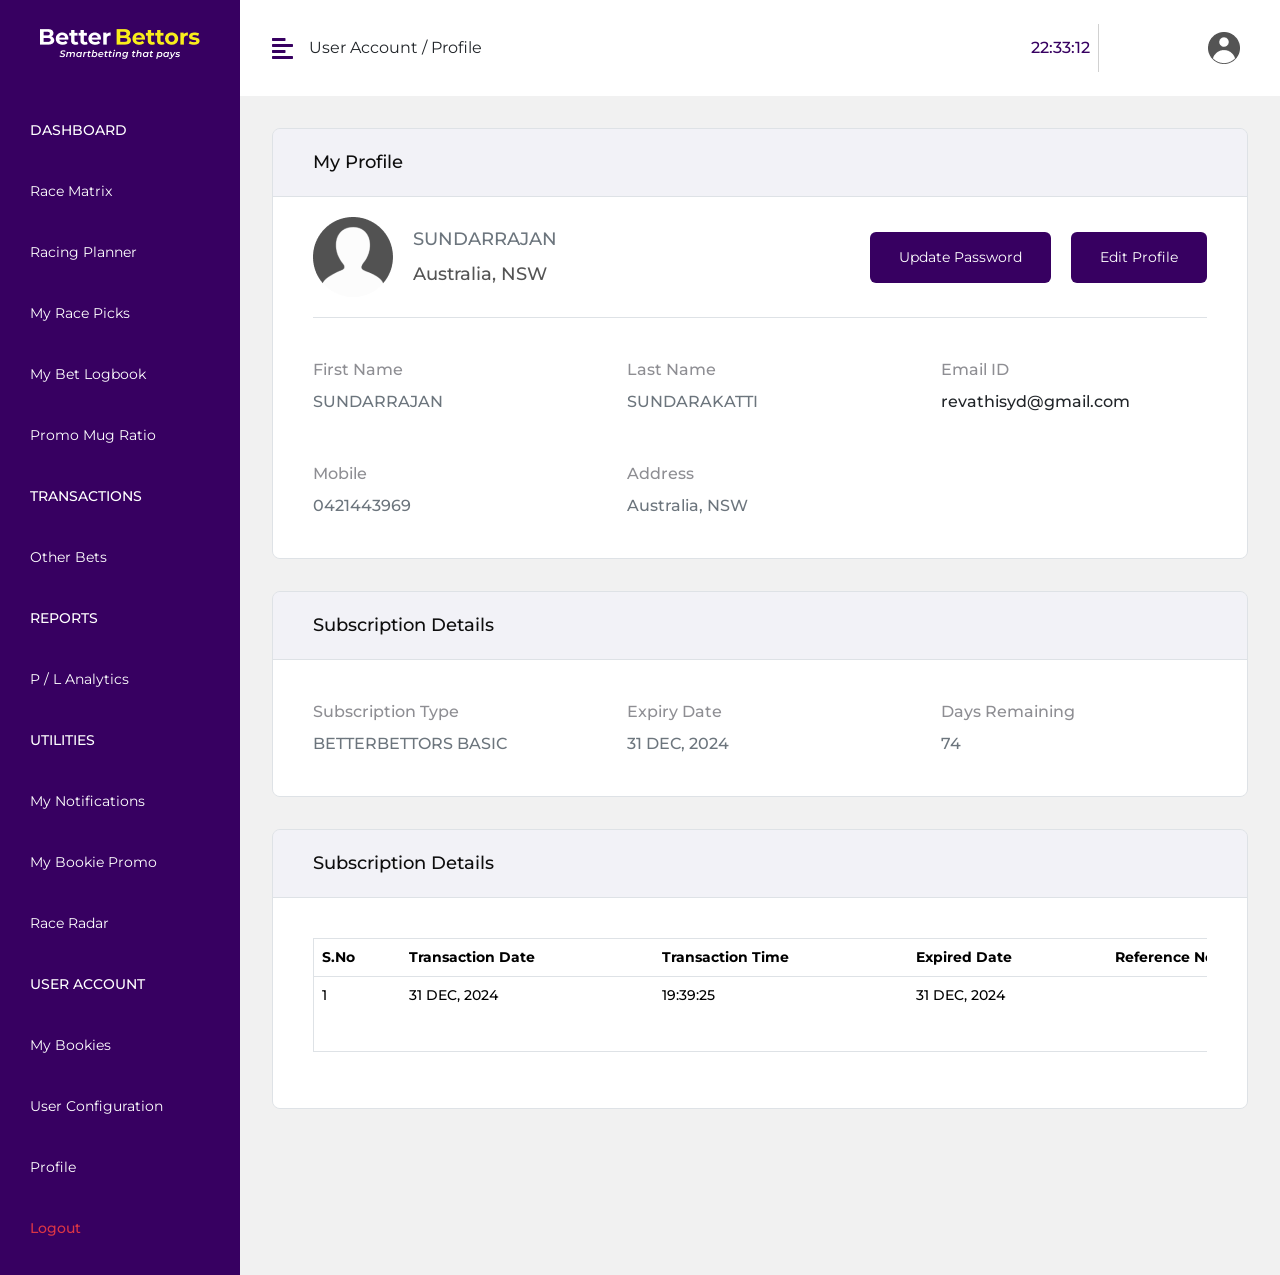
==== index.html @ 43ef9b2d ""logout popup added"" ====
<!DOCTYPE html>
<html lang="en">

<head>
    <meta charset="UTF-8" />
    <meta http-equiv="X-UA-Compatible" content="IE=edge" />
    <meta name="viewport" content="width=device-width, initial-scale=1.0" />
    <link href="https://fonts.googleapis.com/css2?family=Montserrat:wght@400;700&display=swap" rel="stylesheet">
    <link href="https://cdn.jsdelivr.net/npm/bootstrap@5.0.0-beta3/dist/css/bootstrap.min.css" rel="stylesheet" />
    <link rel="stylesheet" href="https://cdnjs.cloudflare.com/ajax/libs/font-awesome/5.15.3/css/all.min.css" />
    <link rel="stylesheet" href="styles.css" />
    <title>Bootstap 5 Responsive Admin Dashboard</title>
</head>

<body>
    <div class="d-flex" id="wrapper">
        <!-- Sidebar -->
        <div class="bg-siderbar" id="sidebar-wrapper">
            <div class="sidebar-heading text-center py-4 primary-text fs-4">
                <img src="./logo.png" alt="" class="img-fluid m" />
            </div>
            <div class="list-group list-group-flush my-3 font-14">
                <div class="list-group-item bg-transparent second-text title-1 fw-medium active">
                    DASHBOARD
                </div>
                <a href="#" class="list-group-item list-group-item-action bg-transparent second-text">
                    Race Matrix
                </a>
                <a href="#" class="list-group-item list-group-item-action bg-transparent second-text">
                    Racing Planner
                </a>
                <a href="#" class="list-group-item list-group-item-action bg-transparent second-text">
                    My Race Picks
                </a>
                <a href="#" class="list-group-item list-group-item-action bg-transparent second-text">
                    My Bet Logbook
                </a>
                <a href="#" class="list-group-item list-group-item-action bg-transparent second-text">
                    Promo Mug Ratio
                </a>
                <div class="list-group-item text-decoration-none bg-transparent second-text title-1 fw-medium ">
                    TRANSACTIONS
                </div>
                <a href="#" class="list-group-item list-group-item-action bg-transparent second-text">
                    Other Bets
                </a>
                <div class="list-group-item bg-transparent second-text title-1 fw-medium">
                    REPORTS
                </div>
                <a href="#" class="list-group-item list-group-item-action bg-transparent second-text">
                    P / L Analytics
                </a>
                <div class="list-group-item  bg-transparent second-text title-1 fw-medium">
                    UTILITIES
                </div>
                <a href="#" class="list-group-item list-group-item-action bg-transparent second-text">
                    My Notifications
                </a>
                <a href="#" class="list-group-item list-group-item-action bg-transparent second-text">
                    My Bookie Promo
                </a>
                <a href="#" class="list-group-item list-group-item-action bg-transparent second-text">
                    Race Radar
                </a>
                <div class="list-group-item  bg-transparent second-text title-1 fw-medium">
                    USER ACCOUNT
                </div>
                <a href="#" class="list-group-item list-group-item-action bg-transparent second-text">
                    My Bookies
                </a>
                <a href="#" class="list-group-item list-group-item-action bg-transparent second-text">
                    User Configuration
                </a>
                <a href="#" class="list-group-item list-group-item-action bg-transparent second-text">
                    Profile
                </a>
                <a href="#" class="list-group-item list-group-item-action bg-transparent text-danger title-1 fw-medium"
                    data-bs-toggle="modal" data-bs-target="#LogoutModal">
                    Logout
                </a>
            </div>
        </div>
        <!-- /#sidebar-wrapper -->

        <!-- Page Content -->
        <div id="page-content-wrapper">
            <nav
                class="navbar-bg-color navbar navbar-expand-lg navbar-light justify-content-between bg-transparent py-24 px-32">
                <div class="d-flex align-items-center">
                    <i class="fas fa-align-left primary-text fs-4 me-3 " id="menu-toggle"></i>
                    <span class="d-none d-md-block">User Account / Profile</span>
                </div>

                <span class="d-flex flex-row  justify-content-center align-items-center gap-2 ">
                    <div class="text-brandcolor fw-medium ">22:33:12</div>
                    <ul class="navbar-nav ms-auto mb-2 mb-lg-0 profile-dropdown">
                        <li class="nav-item dropdown">
                            <a class="nav-link  second-text profile-dropdown-content d-flex flex-row align-items-center justify-content-center "
                                href="#">
                                <span class="d-none d-md-block fw-normal ">Hi, BB_Test </span> <span
                                    class="p-2 border-radius-8-full"> <img src="./asssest/image/usericon.png"
                                        alt="user" /></span> </i>
                            </a>
                        </li>
                    </ul>
                </span>
            </nav>

            <div class="breadcrum-sm d-md-none d-block py-24 px-32 primary-bg "> <span class="">User Account /
                    Profile</span></div>

            <div class="main-bg-color container-fluid p-32 overflow-hidden">
                <section class="dashboard w-100 d-flex flex-column gap-32">
                    <div class="border border-radius-8 ">
                        <div class=" py-20 px-40 border-bottom table-headding-bg">
                            <p class="  body-2 fw-medium font-18 text-semibold">My Profile</p>
                        </div>
                        <div class="bg-white px-40">
                            <div
                                class=" py-20  d-flex  justify-content-between align-items-center border-bottom flex-wrap gap-3">
                                <div class="d-flex gap-20">
                                    <div>
                                        <img src="./asssest/image/profile.png" alt=" user" class="image w-100">
                                    </div>
                                    <div class="d-flex flex-column justify-content-center gap-8 font-18  fw-medium">
                                        <p class="text-secondary">SUNDARRAJAN</p>
                                        <p class="text-ternary">Australia, NSW</p>
                                    </div>

                                </div>
                                <div class="d-flex gap-20 flex-column flex-md-row fw-medium font-14">
                                    <button class="body-4 btn text-white " data-bs-toggle="modal"
                                        data-bs-target="#changePasswordModal">Update Password</button>
                                    <button class="body-4 btn text-white " data-bs-toggle="modal"
                                        data-bs-target="#EditProfileModal">Edit Profile</button>
                                </div>

                            </div>
                            <div class="row py-40 g-5  font-16 fw-medium">
                                <div class="col-md-4 d-flex gap-8 flex-column">
                                    <p class="table-sub-name text-ternary">First Name</p>
                                    <p class="table-name text-secondary">SUNDARRAJAN</p>
                                </div>
                                <div class="col-md-4 d-flex gap-8 flex-column">
                                    <p class="table-sub-name text-ternary">Last Name</p>
                                    <p class="table-name text-secondary">SUNDARAKATTI</p>
                                </div>
                                <div class="col-md-4 d-flex gap-8 flex-column">
                                    <p class="table-sub-name text-ternary">Email ID</p>
                                    <p mailto:class="table-name text-secondary">revathisyd@gmail.com</p>
                                </div>
                                <div class="col-md-4 d-flex gap-8 flex-column">
                                    <p class="table-sub-name text-ternary">Mobile</p>
                                    <p class="table-name text-secondary">0421443969</p>
                                </div>
                                <div class="col-md-4 d-flex gap-8 flex-column">
                                    <p class="table-sub-name text-ternary">Address</p>
                                    <p class="table-name text-secondary">Australia, NSW</p>
                                </div>
                            </div>
                        </div>
                    </div>
                    <div class="border border-radius-8  ">
                        <div class=" py-20 px-40 border-bottom table-headding-bg">
                            <p class="  body-2 fw-medium font-18 text-semibold ">Subscription Details </p>
                        </div>
                        <div class="bg-white px-40">
                            <div class=" d-flex justify-content-between align-items-center ">
                            </div>
                            <div class="row py-40 g-5  font-16 fw-medium ">
                                <div class="col-md-4 d-flex gap-8 flex-column">
                                    <p class="table-sub-name text-ternary">Subscription Type</p>
                                    <p class="table-name text-secondary">BETTERBETTORS BASIC</p>
                                </div>
                                <div class="col-md-4 d-flex gap-8 flex-column">
                                    <p class="table-sub-name text-ternary">Expiry Date</p>
                                    <p class="table-name text-secondary">31 DEC, 2024</p>
                                </div>
                                <div class="col-md-4 d-flex gap-8 flex-column">
                                    <p class="table-sub-name text-ternary">Days Remaining</p>
                                    <p class="table-name text-secondary">74</p>
                                </div>

                            </div>
                        </div>
                    </div>
                    <div class="border border-radius-8  ">
                        <div class=" py-20 px-40 border-bottom table-headding-bg">
                            <p class="  body-2 fw-medium font-18 text-semibold">Subscription Details </p>
                        </div>
                        <div class="bg-white px-40 ">
                            <div class=" d-flex justify-content-between align-items-center ">
                            </div>
                            <div class="py-40 ">
                                <div style="overflow-x: auto;">
                                    <table class="table border">
                                        <thead class="bg-siderbar text-white border font-14 fw-medium">
                                            <tr>
                                                <th>S.No</th>
                                                <th>Transaction Date</th>
                                                <th>Transaction Time</th>
                                                <th>Expired Date</th>
                                                <th>Reference No</th>
                                            </tr>
                                        </thead>
                                        <tbody class="font-14 fw-medium text-secondary">
                                            <tr>
                                                <td>1</td>
                                                <td>31 DEC, 2024</td>
                                                <td>19:39:25</td>
                                                <td>31 DEC, 2024</td>
                                                <td></td>
                                            </tr>
                                        </tbody>
                                    </table>
                                </div>
                            </div>
                        </div>
                    </div>
                </section>
            </div>
            <div class="modal fade" id="changePasswordModal" tabindex="-1" aria-labelledby="changePasswordLabel"
                aria-hidden="true">
                <div class="modal-dialog modal-dialog-centered">
                    <div class="modal-content px-40  py-40 gap-40 border-radius-8 changePasswordContent">
                        <div class="d-flex flex-row justify-content-between align-items-center">
                            <h3 class="modal-title font-16 fw-medium text-semibold" id="changePasswordLabel ">Change
                                Password</h3>
                            <button type="button" class="btn-close" data-bs-dismiss="modal" aria-label="Close"></button>
                        </div>
                        <div class="modal-body gap-20 d-flex flex-column gap-20 font-14  fw-medium p-0">
                            <!-- Form Fields -->
                            <div class="form-group">
                                <label for="currentPassword"
                                    class="form-label gap-8 d-flex flex-row align-items-center">Current Password<span
                                        class="text-danger">*</span></label>
                                <input type="password" class="form-control border-radius-8 " id="currentPassword"
                                    placeholder="">
                            </div>
                            <div class="form-group">
                                <label for="newPassword" class="form-label gap-8 d-flex flex-row align-items-center">New
                                    Password<span class="text-danger">*</span></label>
                                <input type="password" class="form-control border-radius-8 " id="newPassword"
                                    placeholder="">
                            </div>
                            <div class="form-group">
                                <label for="confirmPassword"
                                    class="form-label gap-8 d-flex flex-row align-items-center">Confirm Password<span
                                        class="text-danger">*</span></label>
                                <input type="password" class="form-control border-radius-8 " id="confirmPassword"
                                    placeholder="">
                            </div>
                        </div>
                        <div class="d-flex gap-16 flex-column flex-md-row fw-medium font-14 justify-content-between">
                            <button
                                class="body-4 model-btn-width bg-white text-secondary border-radius-4 border-color text-decoration-none"
                                data-bs-dismiss="modal">Cancel</button>
                            <button class="body-4  model-btn-width model-btn text-white border-radius-4">Change
                                Password</button>
                        </div>

                    </div>
                </div>
            </div>
            <div class="modal fade" id="EditProfileModal" tabindex="-1" aria-labelledby="EditProfileLabel"
                aria-hidden="true">
                <div class="modal-dialog modal-dialog-centered">
                    <div class="modal-content px-40  py-40 gap-40 border-radius-8 editPasswordContent ">
                        <div class="d-flex flex-row justify-content-between align-items-center">
                            <h3 class="modal-title font-16  fw-medium text-semibold" id="EditProfileLabel ">Edit User
                                Contact</h3>
                            <button type="button" class="btn-close" data-bs-dismiss="modal" aria-label="Close"></button>
                        </div>
                        <div class="modal-body gap-20 d-flex flex-column gap-20 font-14  fw-medium p-0">
                            <div class="form-group">
                                <label for="email" class="form-label">Email ID</label>
                                <input type="email" class="form-control border-radius-8" id="email"
                                    value="revathisyd@gmail.com">
                            </div>
                            <div class="form-group">
                                <label for="mobile" class="form-label">Mobile</label>
                                <input type="text" class="form-control border-radius-8" id="mobile" value="0421443979">
                            </div>
                            <div class="form-group">
                                <label for="address1" class="form-label">Address Line 1</label>
                                <input type="text" class="form-control border-radius-8" id="address1">
                            </div>
                            <div class="form-group">
                                <label for="address2" class="form-label">Address Line 2</label>
                                <input type="text" class="form-control border-radius-8" id="address2">
                            </div>
                            <div class="form-group">
                                <label for="suburb" class="form-label">Suburb</label>
                                <input type="text" class="form-control border-radius-8" id="suburb">
                            </div>
                            <div class="form-group">
                                <label for="state" class="form-label">State/Territory</label>
                                <input type="text" class="form-control border-radius-8" id="state">
                            </div>
                            <div class="form-group">
                                <label for="postalCode" class="form-label">Postal Code</label>
                                <input type="text" class="form-control border-radius-8" id="postalCode">
                            </div>
                            <div class="form-group">
                                <label for="country" class="form-label">Country</label>
                                <select class="form-select" id="country">
                                    <option>Select option</option>
                                    <option>Australia</option>
                                    <option>United States</option>
                                    <option>India</option>
                                </select>
                            </div>
                        </div>
                        <div class="d-flex gap-20 flex-column flex-md-row fw-medium font-14 justify-content-between">
                            <button
                                class="body-4  model-btn-width bg-white text-secondary border-radius-4 border-color text-decoration-none"
                                data-bs-dismiss="modal">Cancel</button>
                            <button class="body-4 model-btn-width model-btn text-white border-radius-4">Update
                                Contact</button>
                        </div>

                    </div>
                </div>
            </div>
            <div class="modal fade" id="LogoutModal" tabindex="-1" aria-labelledby="LogoutLabel"
                aria-hidden="true">
                <div class="modal-dialog modal-dialog-centered">
                    <div class="modal-content px-40  py-40 gap-40 border-radius-8 changePasswordContent ">
                        <div class="modal-body gap-16 d-flex flex-column p-0 justify-content-center align-items-center">
                            <img src="./asssest/image/logout.svg" alt="logout" class="d-block d-md-none"/>
        
                            <h3 class="modal-title font-22 font-30 text-bold text-semibold" id="LogoutLabel ">Logout
                            </h3>
                            <p class="fw-medium font-16 font-sm-14">Are you sure want to log out?</p>
                        </div>
                        <div
                            class="d-flex gap-20 flex-column-reverse flex-md-row fw-medium font-14 fw-medium justify-content-between">
                            <button
                                class="body-4  model-btn-width model-btn bg-white text-secondary border-radius-4 border-color text-decoration-none"
                                data-bs-dismiss="modal">Cancel</button>
                            <button class="body-4 model-btn-width model-btn text-white border-radius-4">Yes, Log
                                Out</button>
                        </div>

                    </div>
                </div>
            </div>
        </div>
    </div>
    <!-- /#page-content-wrapper -->

    <script src="https://cdn.jsdelivr.net/npm/bootstrap@5.0.0-beta3/dist/js/bootstrap.bundle.min.js"></script>
    <script>
        var el = document.getElementById("wrapper");
        var toggleButton = document.getElementById("menu-toggle");

        toggleButton.onclick = function () {
            el.classList.toggle("toggled");
        };

        document.getElementById("prevBtn").addEventListener("click", function () {
            let container = document.getElementById("carousel-container");
            let cardWidth = container.querySelector('.d-flex').offsetWidth + 30;
            container.scrollBy({
                left: -cardWidth,
                behavior: "smooth"
            });
            updateCardBackground(container);
        });

        document.getElementById("nextBtn").addEventListener("click", function () {
            let container = document.getElementById("carousel-container");
            let cardWidth = container.querySelector('.d-flex').offsetWidth + 30;
            container.scrollBy({
                left: cardWidth,
                behavior: "smooth"
            });
            updateCardBackground(container);
        });

        function updateCardBackground(container) {
            let cards = container.querySelectorAll('.d-flex');
            let firstVisibleCardIndex = Math.floor(container.scrollLeft / (cards[0].offsetWidth + 30));
            cards.forEach(card => {
                card.querySelector('.card-carousel-bg').style.backgroundColor = '';
            });
            let firstVisibleCard = cards[firstVisibleCardIndex];
            if (firstVisibleCard) {
                firstVisibleCard.querySelector('.card-carousel-bg').style.backgroundColor = 'purple';
            }
        }

    </script>

    <script src="app.js"></script>
</body>

</html>
---- styles.css ----
:root {
  --main-bg-color: #F1F1F1;
  --main-text-color: #370061;
  --second-text-color: #FFFFFF;
  --third-text-color: #545454;
  --fourth-text-color: #545454;
  --bold-text-color: #0E0E0E;
  --second-bg-color: #c1efde;
  --third-bg-color: #F2F2F7;
  --table-sub-name: #8E8E93;
  --table-name: #545454;
  --border-color: #D1D1D1;
  --text-danger:#E52424;

}

h1,
h2,
h3,
p {
  margin: 0 !important;
  padding: 0 !important;
}

body {
  font-family: 'Montserrat' !important;
  margin: 0;
  padding: 0;
  box-sizing: border-box;
}

p {
  margin: 0px;
  word-wrap: break-word;
}

.body-4 {
  font-size: 14px;
  line-height: 150%;
  letter-spacing: 0%;

}
.bg-siderbar {
  background-color: var(--main-text-color);
}

.bg-secondary {
  background: var(--third-text-color);
}

.text-secondary {
  color: var(--third-text-color);
}

.text-ternary {
  color: var(--fourth-text-color);
}

.text-semibold {
  color: var(--bold-text-color);
}

.primary-text {
  color: var(--main-text-color);
}

.text-brandcolor {
  color: var(--main-text-color);
}

.second-text {
  color: var(--second-text-color);
}

.primary-bg {
  background-color: var(--main-bg-color);
}

.secondary-bg {
  background-color: var(--second-bg-color);
}
.border-color-primary {
  border-color: var(--main-text-color) ;
}
.border-color {
  border-color: var(--border-color) !important;
}
.text-danger{
  color: var(--text-danger);
}

.border-radius-8-full {
  border-radius: 100%;
}

.p-20 {
  padding: 20px;
}


/* text size */
.font-12 {
  font-size: 12px;
  line-height: 120%;
}
.font-14 {
  font-size: 14px;
  line-height: 150%;
}

.font-16 {
  font-size: 16px;
  line-height: 150%;
}

.font-18 {
  font-size: 18px;
  line-height: 150%;
}
.font-22 {
  font-size: 22px;
  line-height: 150%;
}


/* font weight */
.fw-normal {
  font-weight: 400 ;
}

.fw-medium {
  font-weight: 500 ;
}
.fw-bold {
  font-weight: 600 ;
}


.table-headding-bg {
  background-color: var(--third-bg-color);
}

.table-sub-name {
  color: var(--table-sub-name);
}

.table-name {
  color: var(--table-name);
}

#page-content-wrapper {
  flex: 1;
  display: flex;
  flex-direction: column;
}

#wrapper #page-content-wrapper .main-bg-color {
  background-color: var(--main-bg-color);
  height: 100vh;
  flex-grow: 1;
}
.py-8 {
  padding-top: 8px;
  padding-bottom: 8px;
}
.px-16{
  padding-left: 16px ;
  padding-right: 16px ;
}
.p-12{
  padding: 12px;
}
.p-16 {
  padding: 16px;
}
.py-20 {
  padding-top: 20px;
  padding-bottom: 20px;
}

.py-24 {
  padding-top: 24px;
  padding-bottom: 24px;
}
.px-18 {
  padding-left: 18px ;
  padding-right: 18px ;
}
.p-32 {
  padding: 32px;
}

.px-32 {
  padding-left: 32px !important;
  padding-right: 32px !important;
}
.py-32 {
  padding-top: 32px !important;
  padding-bottom: 32px !important;
}
.px-40 {
  padding-left: 40px;
  padding-right: 40px;
}

.py-40 {
  padding-top: 40px;
  padding-bottom: 40px;
}
.border-b{
  border-bottom: 1px solid var(--border-color);
}
.border-radius-8 {
  border-radius: 8px;
  overflow: hidden;
}

.border-radius-4 {
  border-style: solid;
  border-width: 1px !important;
  border-radius: 4px !important;
  overflow: hidden;
}

.gap-16 {
  gap: 16px;
}

.gap-20 {
  gap: 20px;
}

.gap-8 {
  gap: 8px;
}

.gap-32 {
  gap: 32px;
}

.gap-24 {
  gap: 24px;
}

.gap-60 {
  gap: 60px;
}

.gap-40 {
  gap: 40px;
}

.btn {
  background-color: var(--main-text-color);
  padding: 14px 28px;
}

.btn-width {
  max-width: 294px;
}

.model-btn-width {
  min-width: 165px;
}

.model-btn {
  background-color: var(--main-text-color);
  padding: 14px 28px;
}

.btn-2 {
  font-weight: 500;
  font-size: 16px;
  line-height: 150%;

}

#wrapper {
  overflow-x: hidden;
}

#sidebar-wrapper {
  min-height: 100vh;
  margin-left: -15rem;
  -webkit-transition: margin 0.25s ease-out;
  -moz-transition: margin 0.25s ease-out;
  -o-transition: margin 0.25s ease-out;
  transition: margin 0.25s ease-out;
}

#sidebar-wrapper .sidebar-heading {
  padding: 0.875rem 1.25rem;
  font-size: 1.2rem;
}

#sidebar-wrapper .list-group {
  width: 15rem;
}

#page-content-wrapper {
  min-width: 100vw;
}

#wrapper.toggled #sidebar-wrapper {
  margin-left: 0;
}

#menu-toggle {
  cursor: pointer;
}

.list-group-item {
  border: none;
  padding: 20px 30px;
}

.list-group-item-action:focus {
  color: white;
}

.list-group-item-action:hover {
  background-color: #47146D;
  border-left: 4px solid white;
  color: white;
  transition: none;

}

.profile-dropdown {
  border-left: 1px solid #D1D1D1;
  padding-left: 12px;
}

.profile-dropdown-content {
  padding: 0px !important;
}

.race-radar-img {
  max-width: 480px;
}

.form-group label {
  color: var(--bold-text-color);
}

.modal .form-control {
  padding: 0.55rem 0.76rem;
}
.form-grid .form-control {
  padding: 0.85rem 0.76rem;
}
.form-grid .form-select {
  padding: 0.85rem 0.76rem;
}
input[type="date"]::-webkit-calendar-picker-indicator {
  filter: invert(29%) sepia(0%) saturate(0%) hue-rotate(0deg);
}
table{
  min-width: 1000px;
  min-height: 114px;
}
.page-item.active .page-link {
  background-color: var(--main-text-color);
  border-color: var(--main-text-color);
}
a:hover {
  color: inherit;
}
.page-link:hover {
  color: inherit;
  background: inherit;
}
.form-grid{
  display: grid;
  grid-template-columns: repeat(3, 1fr); 
  gap: 32px;
}

.span-2 {
  grid-column: span 2; 
}
.logbook-table th{
  min-width: 178px;
}
#carousel-container {
  display: flex;
  overflow-x: scroll;
  scroll-behavior: smooth;
}

#carousel-container .d-flex {
  flex-shrink: 0;
  width: 133px; 
}

#carousel-container .d-flex:first-child .card-carousel-bg {
  background-color: var(--main-text-color);
  color: var(--second-text-color);
}

.image {
  cursor: pointer;
}

.card-carousel-bg {
  background-color: #f0f0f0; 
  transition: background-color 0.3s ease; 
}
.card-carousel-bg {
  color: var(--main-text-color);
  background: var(--second-text-color);
  min-width: 136px;
  min-height: 76px;
}
/* .carousal-container{
  min-width: 968px;
  min-height: 64px;
} */
.w-48{
  min-width: 48px ;
}

.h-20 {
  max-height: 20%;
}
@media (min-width: 768px) {
  #sidebar-wrapper {
    margin-left: 0;
  }

  #page-content-wrapper {
    min-width: 0;
    width: 100%;
  }

  #wrapper.toggled #sidebar-wrapper {
    margin-left: -15rem;
  }
}

@media (max-width: 768px) {
  .navbar-nav .dropdown-menu {
    position: absolute !important;
  }

  .px-32 {
    padding: 20px;
  }

  .p-32 {
    padding-top: 12px;
    padding-bottom: 12px;
    padding-left: 20px;
    padding-right: 20px;
  }

  .px-40 {
    padding: 24px;
  }

  #wrapper #page-content-wrapper .main-bg-color {
    height: auto;
  }

  .race-radar-img {
    max-width: 280px;
  }
  .flex-grow-sm{
    flex-grow: 1;
  }
  .font-30{
    font-size: 30px;
    line-height: 120%;
  }
  .font-sm-14{
    font-size: 14px;
  }
}
@media (max-width: 1024px) {
  .form-grid{
    grid-template-columns: repeat(1, 1fr); 
  }
}
@media (min-width: 1024px) {
  .changePasswordContent {
    width: 450px;
  }
  .filter-input{
    width: 300px;
  }
  .h-30 {
    max-height: 80px;
  }
}
@media (min-width: 1024px) {
  .editPasswordContent {
    min-width: 700px;
  }
}
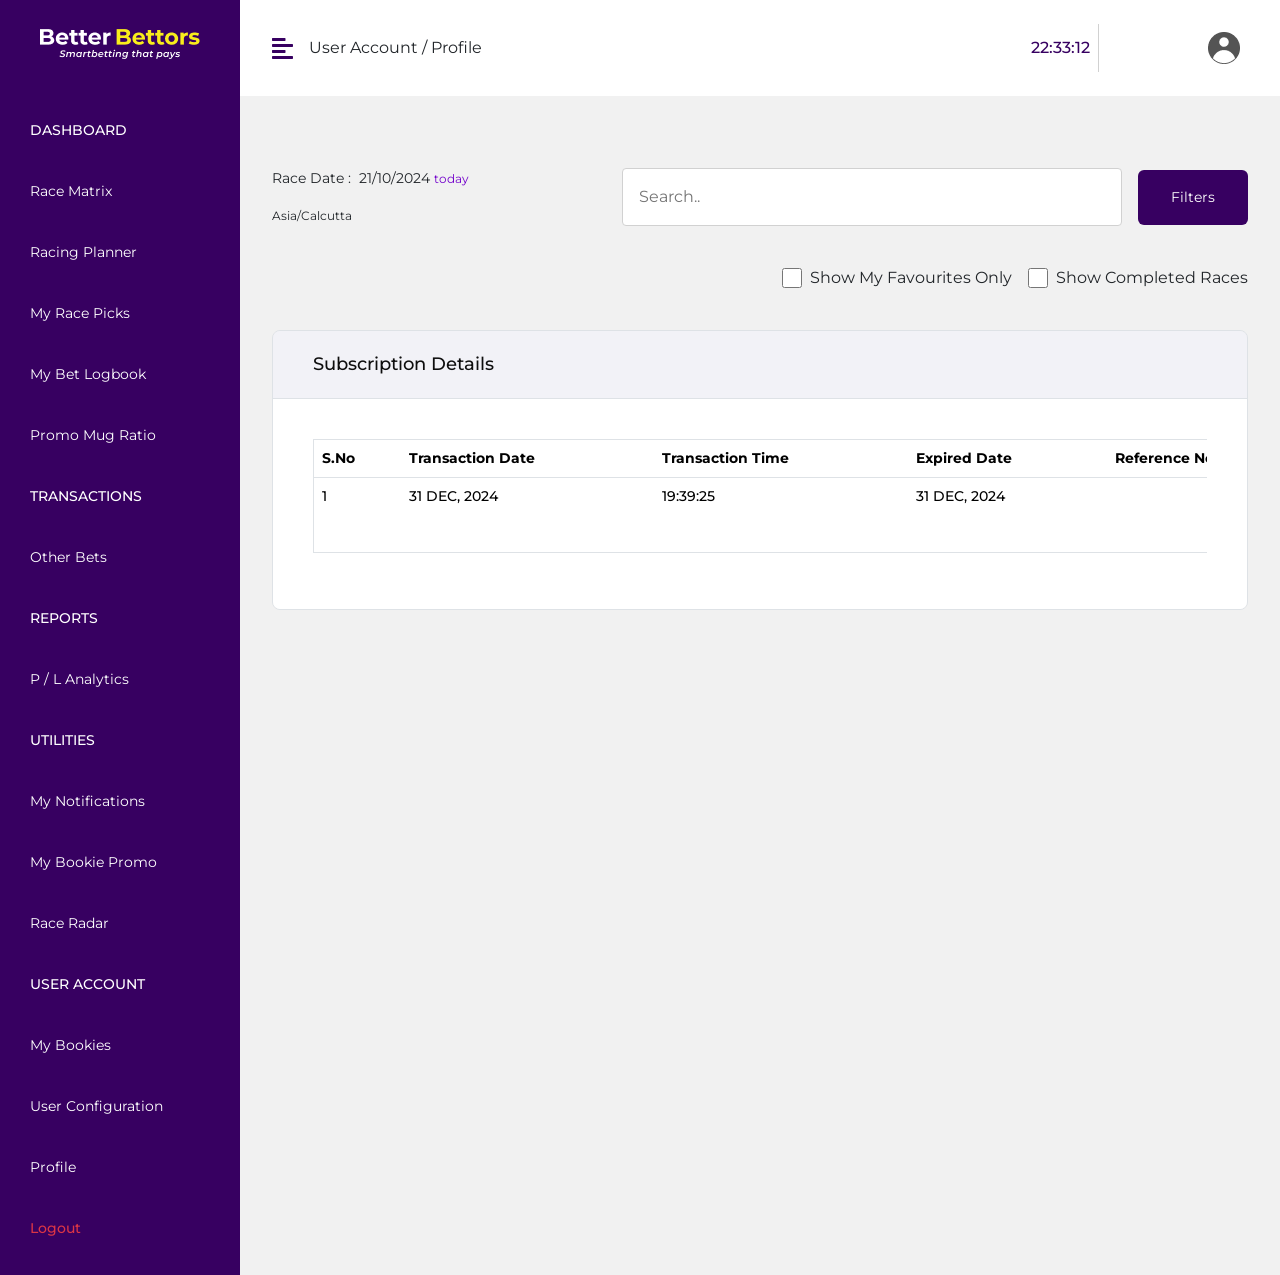
==== commit 3dd371a7: "race planet" ====
--- a/index.html
+++ b/index.html
@@ -110,77 +110,37 @@
                     Profile</span></div>
 
             <div class="main-bg-color container-fluid p-32 overflow-hidden">
-                <section class="dashboard w-100 d-flex flex-column gap-32">
-                    <div class="border border-radius-8 ">
-                        <div class=" py-20 px-40 border-bottom table-headding-bg">
-                            <p class="  body-2 fw-medium font-18 text-semibold">My Profile</p>
-                        </div>
-                        <div class="bg-white px-40">
-                            <div
-                                class=" py-20  d-flex  justify-content-between align-items-center border-bottom flex-wrap gap-3">
-                                <div class="d-flex gap-20">
-                                    <div>
-                                        <img src="./asssest/image/profile.png" alt=" user" class="image w-100">
-                                    </div>
-                                    <div class="d-flex flex-column justify-content-center gap-8 font-18  fw-medium">
-                                        <p class="text-secondary">SUNDARRAJAN</p>
-                                        <p class="text-ternary">Australia, NSW</p>
-                                    </div>
-
-                                </div>
-                                <div class="d-flex gap-20 flex-column flex-md-row fw-medium font-14">
-                                    <button class="body-4 btn text-white " data-bs-toggle="modal"
-                                        data-bs-target="#changePasswordModal">Update Password</button>
-                                    <button class="body-4 btn text-white " data-bs-toggle="modal"
-                                        data-bs-target="#EditProfileModal">Edit Profile</button>
-                                </div>
-
-                            </div>
-                            <div class="row py-40 g-5  font-16 fw-medium">
-                                <div class="col-md-4 d-flex gap-8 flex-column">
-                                    <p class="table-sub-name text-ternary">First Name</p>
-                                    <p class="table-name text-secondary">SUNDARRAJAN</p>
-                                </div>
-                                <div class="col-md-4 d-flex gap-8 flex-column">
-                                    <p class="table-sub-name text-ternary">Last Name</p>
-                                    <p class="table-name text-secondary">SUNDARAKATTI</p>
-                                </div>
-                                <div class="col-md-4 d-flex gap-8 flex-column">
-                                    <p class="table-sub-name text-ternary">Email ID</p>
-                                    <p mailto:class="table-name text-secondary">revathisyd@gmail.com</p>
-                                </div>
-                                <div class="col-md-4 d-flex gap-8 flex-column">
-                                    <p class="table-sub-name text-ternary">Mobile</p>
-                                    <p class="table-name text-secondary">0421443969</p>
-                                </div>
-                                <div class="col-md-4 d-flex gap-8 flex-column">
-                                    <p class="table-sub-name text-ternary">Address</p>
-                                    <p class="table-name text-secondary">Australia, NSW</p>
-                                </div>
-                            </div>
-                        </div>
-                    </div>
-                    <div class="border border-radius-8  ">
-                        <div class=" py-20 px-40 border-bottom table-headding-bg">
-                            <p class="  body-2 fw-medium font-18 text-semibold ">Subscription Details </p>
-                        </div>
-                        <div class="bg-white px-40">
-                            <div class=" d-flex justify-content-between align-items-center ">
-                            </div>
-                            <div class="row py-40 g-5  font-16 fw-medium ">
-                                <div class="col-md-4 d-flex gap-8 flex-column">
-                                    <p class="table-sub-name text-ternary">Subscription Type</p>
-                                    <p class="table-name text-secondary">BETTERBETTORS BASIC</p>
-                                </div>
-                                <div class="col-md-4 d-flex gap-8 flex-column">
-                                    <p class="table-sub-name text-ternary">Expiry Date</p>
-                                    <p class="table-name text-secondary">31 DEC, 2024</p>
-                                </div>
-                                <div class="col-md-4 d-flex gap-8 flex-column">
-                                    <p class="table-sub-name text-ternary">Days Remaining</p>
-                                    <p class="table-name text-secondary">74</p>
-                                </div>
-
+                <section class="dashboard w-100 d-flex flex-column gap-40">
+                    <div>
+
+                    </div>
+                    <div class="d-flex justify-content-between flex-wrap">
+                        <div class="d-flex gap-20 flex-column">
+                            <div class="d-flex gap-8">
+                                <span class="body-4"> Race Date :</span>
+                                <p class="body-4">21/10/2024 <span
+                                        class="font-12 span-text-color fw-normal">today</span></p>
+                            </div>
+                            <div>
+                                <p class="font-12  fw-normal">Asia/Calcutta</p>
+                            </div>
+                        </div>
+                        <div class="d-flex align-items-center gap-16">
+                            <input type="search" placeholder="Search.."
+                                class="border-radius-4 text-secondary p-16 border-color search-input-width flex-grow-md" />
+                            <button class="body-4 btn p-16 px-32 text-white ">Filters</button>
+
+                        </div>
+                    </div>
+                    <div class="d-flex flex-column gap-16">
+                        <div class="d-flex gap-16 justify-content-end flex-wrap">
+                            <div class="d-flex align-items-center gap-8">
+                                <input type="checkbox" id="vehicle1" name="vehicle1" value="Bike" class="check-box">
+                                <label for="vehicle1 fw-normal font-14"> Show My Favourites Only</label>
+                            </div>
+                            <div class="d-flex align-items-center gap-8">
+                                <input type="checkbox" id="vehicle2" name="vehicle2" value="Car" class="check-box">
+                                <label for="vehicle2 fw-normal font-14">Show Completed Races</label>
                             </div>
                         </div>
                     </div>
@@ -320,12 +280,17 @@
                         </div>
 
                     </div>
-                </div>
+
+                </section>
             </div>
             <div class="modal fade" id="LogoutModal" tabindex="-1" aria-labelledby="LogoutLabel"
                 aria-hidden="true">
                 <div class="modal-dialog modal-dialog-centered">
                     <div class="modal-content px-40  py-40 gap-40 border-radius-8 changePasswordContent ">
+                        <div class="d-flex flex-row flex-end justify-content-between align-items-center">
+                            
+                            <button type="button" class="btn-close ms-auto" data-bs-dismiss="modal" aria-label="Close"></button>
+                        </div>
                         <div class="modal-body gap-16 d-flex flex-column p-0 justify-content-center align-items-center">
                             <img src="./asssest/image/logout.svg" alt="logout" class="d-block d-md-none"/>
         
@@ -346,6 +311,7 @@
                 </div>
             </div>
         </div>
+
     </div>
     <!-- /#page-content-wrapper -->
 
@@ -361,7 +327,9 @@
         document.getElementById("prevBtn").addEventListener("click", function () {
             let container = document.getElementById("carousel-container");
             let cardWidth = container.querySelector('.d-flex').offsetWidth + 30;
+            let cardWidth = container.querySelector('.d-flex').offsetWidth + 30;
             container.scrollBy({
+                left: -cardWidth,
                 left: -cardWidth,
                 behavior: "smooth"
             });
@@ -371,7 +339,9 @@
         document.getElementById("nextBtn").addEventListener("click", function () {
             let container = document.getElementById("carousel-container");
             let cardWidth = container.querySelector('.d-flex').offsetWidth + 30;
+            let cardWidth = container.querySelector('.d-flex').offsetWidth + 30;
             container.scrollBy({
+                left: cardWidth,
                 left: cardWidth,
                 behavior: "smooth"
             });
@@ -381,17 +351,21 @@
         function updateCardBackground(container) {
             let cards = container.querySelectorAll('.d-flex');
             let firstVisibleCardIndex = Math.floor(container.scrollLeft / (cards[0].offsetWidth + 30));
+            let firstVisibleCardIndex = Math.floor(container.scrollLeft / (cards[0].offsetWidth + 30));
             cards.forEach(card => {
+                card.querySelector('.card-carousel-bg').style.backgroundColor = '';
                 card.querySelector('.card-carousel-bg').style.backgroundColor = '';
             });
             let firstVisibleCard = cards[firstVisibleCardIndex];
             if (firstVisibleCard) {
                 firstVisibleCard.querySelector('.card-carousel-bg').style.backgroundColor = 'purple';
+                firstVisibleCard.querySelector('.card-carousel-bg').style.backgroundColor = 'purple';
             }
         }
 
     </script>
 
+
     <script src="app.js"></script>
 </body>
 
--- a/styles.css
+++ b/styles.css
@@ -11,6 +11,7 @@
   --table-name: #545454;
   --border-color: #D1D1D1;
   --text-danger:#E52424;
+  --span-text-color:#7200CB;
 
 }
 
@@ -92,6 +93,10 @@
 .border-radius-8-full {
   border-radius: 100%;
 }
+.bg-opacity{
+  background: var(--State-Layers-On-Primary-Container-Opacity-12, #4F378A1F);
+}
+
 
 .p-20 {
   padding: 20px;
@@ -159,6 +164,14 @@
   height: 100vh;
   flex-grow: 1;
 }
+.px-4 {
+  padding-top: 4px;
+  padding-bottom: 4px;
+}
+.py-8 {
+  padding-left: 8px;
+  padding-right: 8px;
+}
 .py-8 {
   padding-top: 8px;
   padding-bottom: 8px;
@@ -171,7 +184,7 @@
   padding: 12px;
 }
 .p-16 {
-  padding: 16px;
+  padding: 16px !important;
 }
 .py-20 {
   padding-top: 20px;
@@ -182,6 +195,10 @@
   padding-top: 24px;
   padding-bottom: 24px;
 }
+.px-24 {
+  padding-right: 24px;
+  padding-left: 24px;
+}
 .px-18 {
   padding-left: 18px ;
   padding-right: 18px ;
@@ -199,8 +216,15 @@
   padding-bottom: 32px !important;
 }
 .px-40 {
-  padding-left: 40px;
-  padding-right: 40px;
+  padding-left: 40px !important;
+  padding-right: 40px !important;
+}
+.pb-40{
+  padding-bottom: 40px;
+}
+
+.pb-32{
+  padding-bottom: 32px;
 }
 
 .py-40 {
@@ -209,6 +233,9 @@
 }
 .border-b{
   border-bottom: 1px solid var(--border-color);
+}
+.border-r{
+  border-right: 1px solid var(--border-color);
 }
 .border-radius-8 {
   border-radius: 8px;
@@ -221,7 +248,9 @@
   border-radius: 4px !important;
   overflow: hidden;
 }
-
+.gap-10 {
+  gap: 16px;
+}
 .gap-16 {
   gap: 16px;
 }
@@ -229,7 +258,9 @@
 .gap-20 {
   gap: 20px;
 }
-
+.gap-22 {
+  gap: 22px;
+}
 .gap-8 {
   gap: 8px;
 }
@@ -248,6 +279,10 @@
 
 .gap-40 {
   gap: 40px;
+}
+
+.gap-16{
+  gap:16px !important ;
 }
 
 .btn {
@@ -359,6 +394,22 @@
   min-width: 1000px;
   min-height: 114px;
 }
+ .radio-wrapper{
+  /* min-width: 1000px;
+  min-height: 114px; */
+  scroll-behavior: smooth;
+  overflow-x: scroll;
+}
+.redio-container{
+ min-width: 82px;
+ min-height: 122px;
+}
+input[type="radio"] {
+  min-width: 24px;
+  min-height: 24px;
+  accent-color: var(--main-text-color); 
+}
+
 .page-item.active .page-link {
   background-color: var(--main-text-color);
   border-color: var(--main-text-color);
@@ -442,6 +493,9 @@
   .navbar-nav .dropdown-menu {
     position: absolute !important;
   }
+  .direction{
+    flex-direction: column;
+  }
 
   .px-32 {
     padding: 20px;
@@ -454,7 +508,7 @@
     padding-right: 20px;
   }
 
-  .px-40 {
+  .px-24 {
     padding: 24px;
   }
 
@@ -496,4 +550,117 @@
   .editPasswordContent {
     min-width: 700px;
   }
+}
+
+
+.card-container {
+  display: grid;
+  grid-template-columns: repeat(auto-fit, minmax(170px, 1fr));
+  min-width: 150px;
+}
+.bet-table {
+  background: rgba(79, 55, 138, 0.12);
+}
+.rotate-45 {
+  transform: rotate(-45deg);
+  width: 100%;
+  height: 100%;
+}
+
+
+.span-text-color{
+  color: var(--span-text-color);
+
+}
+.search-input-width{
+  min-width: 500px;
+}
+
+.check-box{
+  width: 20px;
+  height: 20px;
+}
+.width-height{
+  width: 93px;
+  height: 53px;
+}
+
+.switch {
+  position: relative;
+  display: inline-block;
+  width: 60px;
+  height: 34px;
+}
+
+.switch input { 
+  opacity: 0;
+  width: 0;
+  height: 0;
+}
+
+.slider {
+  position: absolute;
+  cursor: pointer;
+  top: 0;
+  left: 0;
+  right: 0;
+  bottom: 0;
+  background-color: #ccc;
+  -webkit-transition: .4s;
+  transition: .4s;
+}
+
+.slider:before {
+  position: absolute;
+  content: "";
+  height: 26px;
+  width: 26px;
+  left: 4px;
+  bottom: 4px;
+  background-color: white;
+  -webkit-transition: .4s;
+  transition: .4s;
+}
+
+input:checked + .slider {
+  background-color: #2196F3;
+}
+
+input:focus + .slider {
+  box-shadow: 0 0 1px #2196F3;
+}
+
+input:checked + .slider:before {
+  -webkit-transform: translateX(26px);
+  -ms-transform: translateX(26px);
+  transform: translateX(26px);
+}
+
+/* Rounded sliders */
+.slider.round {
+  border-radius: 34px;
+}
+
+.slider.round:before {
+  border-radius: 50%;
+}
+
+
+.accordion-button:focus {
+  z-index: 3;
+  border-color: #86b7fe;
+  outline: 0;
+   box-shadow:none; 
+}
+
+.accordion-button:not(.collapsed) {
+  color:black;
+  background-color: white;
+  box-shadow: inset 0 -1px 0 rgba(0, 0, 0, .125);
+}
+.accordion-item {
+  border: none;
+}
+.accordion-body{
+  padding:0px !important;
 }
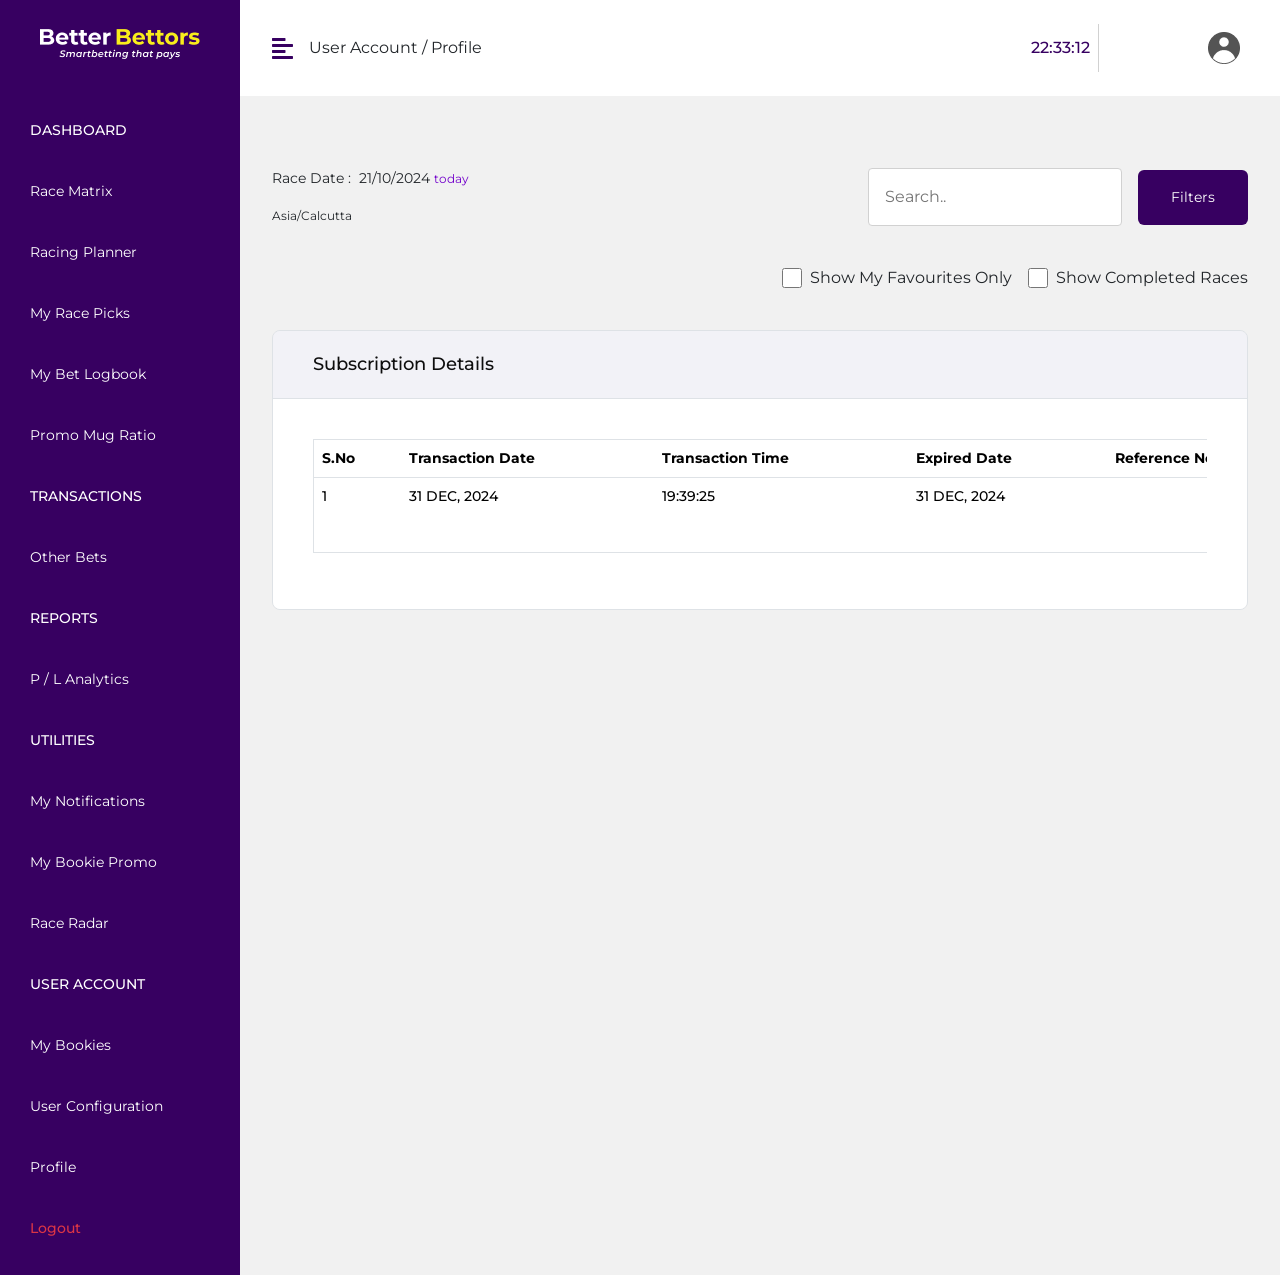
==== commit fc9341f7: ""Race matrix bug fixed "" ====
--- a/index.html
+++ b/index.html
@@ -281,20 +281,24 @@
 
                     </div>
 
-                </section>
-            </div>
-            <div class="modal fade" id="LogoutModal" tabindex="-1" aria-labelledby="LogoutLabel"
-                aria-hidden="true">
+                    </section>
+                </div>
+               
+            </div>
+            <div class="modal fade" id="LogoutModal" tabindex="-1" aria-labelledby="LogoutLabel" aria-hidden="true">
                 <div class="modal-dialog modal-dialog-centered">
-                    <div class="modal-content px-40  py-40 gap-40 border-radius-8 changePasswordContent ">
-                        <div class="d-flex flex-row flex-end justify-content-between align-items-center">
-                            
-                            <button type="button" class="btn-close ms-auto" data-bs-dismiss="modal" aria-label="Close"></button>
-                        </div>
+                    <div
+                        class="modal-content px-40  py-40 gap-40 border-radius-8 changePasswordContent position-relative">
+                        <button type="button" class="btn-close float-end position-absolute top-0 end-0 m-2"
+                            data-bs-dismiss="modal" aria-label="Close"></button>
+                        
                         <div class="modal-body gap-16 d-flex flex-column p-0 justify-content-center align-items-center">
-                            <img src="./asssest/image/logout.svg" alt="logout" class="d-block d-md-none"/>
-        
-                            <h3 class="modal-title font-22 font-30 text-bold text-semibold" id="LogoutLabel ">Logout
+                           
+                            <img src="./asssest/image/logout.svg" alt="logout" class="d-block d-md-none" />
+
+                            <h3 class="modal-title font-22 font-30 text-bold text-semibold" id="LogoutLabel ">
+                                <span>Logout</span>
+
                             </h3>
                             <p class="fw-medium font-16 font-sm-14">Are you sure want to log out?</p>
                         </div>
@@ -310,63 +314,63 @@
                     </div>
                 </div>
             </div>
+
         </div>
-
-    </div>
-    <!-- /#page-content-wrapper -->
-
-    <script src="https://cdn.jsdelivr.net/npm/bootstrap@5.0.0-beta3/dist/js/bootstrap.bundle.min.js"></script>
-    <script>
-        var el = document.getElementById("wrapper");
-        var toggleButton = document.getElementById("menu-toggle");
-
-        toggleButton.onclick = function () {
-            el.classList.toggle("toggled");
-        };
-
-        document.getElementById("prevBtn").addEventListener("click", function () {
-            let container = document.getElementById("carousel-container");
-            let cardWidth = container.querySelector('.d-flex').offsetWidth + 30;
-            let cardWidth = container.querySelector('.d-flex').offsetWidth + 30;
-            container.scrollBy({
-                left: -cardWidth,
-                left: -cardWidth,
-                behavior: "smooth"
+        <!-- /#page-content-wrapper -->
+
+        <script src="https://cdn.jsdelivr.net/npm/bootstrap@5.0.0-beta3/dist/js/bootstrap.bundle.min.js"></script>
+        <script>
+            var el = document.getElementById("wrapper");
+            var toggleButton = document.getElementById("menu-toggle");
+
+            toggleButton.onclick = function () {
+                el.classList.toggle("toggled");
+            };
+
+
+
+            document.getElementById("nextBtn").addEventListener("click", function () {
+                let container = document.getElementById("carousel-container");
+                let cardWidth = container.querySelector('.d-flex').offsetWidth + 30;
+
+                container.scrollBy({
+                    left: cardWidth,
+                    behavior: "smooth"
+                });
+
+                updateCardBackground(container);
             });
-            updateCardBackground(container);
-        });
-
-        document.getElementById("nextBtn").addEventListener("click", function () {
-            let container = document.getElementById("carousel-container");
-            let cardWidth = container.querySelector('.d-flex').offsetWidth + 30;
-            let cardWidth = container.querySelector('.d-flex').offsetWidth + 30;
-            container.scrollBy({
-                left: cardWidth,
-                left: cardWidth,
-                behavior: "smooth"
+
+            function updateCardBackground(container) {
+                let cards = container.querySelectorAll('.d-flex');
+                let firstVisibleCardIndex = Math.floor(container.scrollLeft / (cards[0].offsetWidth + 30));
+
+                cards.forEach(card => {
+                    card.querySelector('.card-carousel-bg').style.backgroundColor = '';
+                });
+
+                let firstVisibleCard = cards[firstVisibleCardIndex];
+                if (firstVisibleCard) {
+                    firstVisibleCard.querySelector('.card-carousel-bg').style.backgroundColor = 'purple';
+                }
+            }
+
+            document.addEventListener("click", function (e) {
+                if (e.target.classList.contains("heartIcon")) {
+                    const icon = e.target;
+                    if (icon.style.filter === "brightness(0) saturate(100%) invert(74%) sepia(91%) saturate(379%) hue-rotate(359deg) brightness(104%) contrast(103%)") {
+                        icon.style.filter = "";
+                    } else {
+                        icon.style.filter = "brightness(0) saturate(100%) invert(54%) sepia(91%) saturate(679%) hue-rotate(10deg) brightness(105%) contrast(103%)";
+                    }
+                }
             });
-            updateCardBackground(container);
-        });
-
-        function updateCardBackground(container) {
-            let cards = container.querySelectorAll('.d-flex');
-            let firstVisibleCardIndex = Math.floor(container.scrollLeft / (cards[0].offsetWidth + 30));
-            let firstVisibleCardIndex = Math.floor(container.scrollLeft / (cards[0].offsetWidth + 30));
-            cards.forEach(card => {
-                card.querySelector('.card-carousel-bg').style.backgroundColor = '';
-                card.querySelector('.card-carousel-bg').style.backgroundColor = '';
-            });
-            let firstVisibleCard = cards[firstVisibleCardIndex];
-            if (firstVisibleCard) {
-                firstVisibleCard.querySelector('.card-carousel-bg').style.backgroundColor = 'purple';
-                firstVisibleCard.querySelector('.card-carousel-bg').style.backgroundColor = 'purple';
-            }
-        }
-
-    </script>
-
-
-    <script src="app.js"></script>
+
+
+        </script>
+
+
+        <script src="app.js"></script>
 </body>
 
 </html>
--- a/styles.css
+++ b/styles.css
@@ -1,7 +1,14 @@
 :root {
   --main-bg-color: #F1F1F1;
   --main-text-color: #370061;
+  --run-color:#FFF1DA;
+  --run-text-color:#E99000;
+  --radio-color1: #D2A5F3;
+  --radio-color2: #008000;
+  --radio-color3: #7200CB;
+  --radio-color4: #D1D1D1;
   --second-text-color: #FFFFFF;
+  --grey-secondary: #E5E5EA;
   --third-text-color: #545454;
   --fourth-text-color: #545454;
   --bold-text-color: #0E0E0E;
@@ -41,6 +48,7 @@
   letter-spacing: 0%;
 
 }
+
 .bg-siderbar {
   background-color: var(--main-text-color);
 }
@@ -76,24 +84,55 @@
 .primary-bg {
   background-color: var(--main-bg-color);
 }
-
+.bg-run {
+  background-color: var(--run-color);
+}
+.text-run{
+  color: var(--run-text-color);
+}
+.bg-grey {
+  background-color: var(--grey-secondary);
+}
+
+.bg-horse {
+  background-color: var(--radio-color1);
+}
+
+.bg-promo {
+  background-color: var(--radio-color3);
+}
+
+.bg-mug {
+  background-color: var(--radio-color2);
+}
+
+.bg-race {
+  background-color: var(--radio-color4);
+}
+.text-race {
+  color: var(--radio-color3);
+}
 .secondary-bg {
   background-color: var(--second-bg-color);
 }
+
 .border-color-primary {
-  border-color: var(--main-text-color) ;
-}
+  border-color: var(--main-text-color);
+}
+
 .border-color {
   border-color: var(--border-color) !important;
 }
-.text-danger{
+
+.text-danger {
   color: var(--text-danger);
 }
 
 .border-radius-8-full {
   border-radius: 100%;
 }
-.bg-opacity{
+
+.bg-opacity {
   background: var(--State-Layers-On-Primary-Container-Opacity-12, #4F378A1F);
 }
 
@@ -108,6 +147,7 @@
   font-size: 12px;
   line-height: 120%;
 }
+
 .font-14 {
   font-size: 14px;
   line-height: 150%;
@@ -122,6 +162,7 @@
   font-size: 18px;
   line-height: 150%;
 }
+
 .font-22 {
   font-size: 22px;
   line-height: 150%;
@@ -130,14 +171,15 @@
 
 /* font weight */
 .fw-normal {
-  font-weight: 400 ;
+  font-weight: 400 !important;
 }
 
 .fw-medium {
-  font-weight: 500 ;
-}
+  font-weight: 500 !important;
+}
+
 .fw-bold {
-  font-weight: 600 ;
+  font-weight: 600 !important;
 }
 
 
@@ -161,31 +203,42 @@
 
 #wrapper #page-content-wrapper .main-bg-color {
   background-color: var(--main-bg-color);
-  height: 100vh;
+  /* height: 100vh; */
   flex-grow: 1;
 }
+
 .px-4 {
-  padding-top: 4px;
-  padding-bottom: 4px;
-}
-.py-8 {
-  padding-left: 8px;
-  padding-right: 8px;
-}
+  padding-top: 4px !important;
+  padding-bottom: 4px !important;
+}
+
+.px-8 {
+  padding-left: 8px !important;
+  padding-right: 8px !important;
+}
+
 .py-8 {
   padding-top: 8px;
   padding-bottom: 8px;
 }
-.px-16{
-  padding-left: 16px ;
-  padding-right: 16px ;
-}
-.p-12{
+
+.px-16 {
+  padding-left: 16px;
+  padding-right: 16px;
+}
+
+.p-10 {
+  padding: 10px;
+}
+
+.p-12 {
   padding: 12px;
 }
+
 .p-16 {
   padding: 16px !important;
 }
+
 .py-20 {
   padding-top: 20px;
   padding-bottom: 20px;
@@ -200,9 +253,10 @@
   padding-left: 24px;
 }
 .px-18 {
-  padding-left: 18px ;
-  padding-right: 18px ;
-}
+  padding-left: 18px;
+  padding-right: 18px;
+}
+
 .p-32 {
   padding: 32px;
 }
@@ -211,10 +265,12 @@
   padding-left: 32px !important;
   padding-right: 32px !important;
 }
+
 .py-32 {
   padding-top: 32px !important;
   padding-bottom: 32px !important;
 }
+
 .px-40 {
   padding-left: 40px !important;
   padding-right: 40px !important;
@@ -231,12 +287,27 @@
   padding-top: 40px;
   padding-bottom: 40px;
 }
-.border-b{
+.py-48 {
+  padding-top: 48px;
+  padding-bottom: 48px;
+}
+.border-b {
   border-bottom: 1px solid var(--border-color);
 }
-.border-r{
+
+.border-r {
   border-right: 1px solid var(--border-color);
 }
+
+.border-radius-left-corner {
+  border-radius: 8px 0px 0px 8px;
+}
+
+.border-radius-2 {
+  border-radius: 2px;
+
+}
+
 .border-radius-8 {
   border-radius: 8px;
   overflow: hidden;
@@ -248,23 +319,40 @@
   border-radius: 4px !important;
   overflow: hidden;
 }
+.border-4 {
+  border-radius: 4px !important;
+  overflow: hidden;
+}
+.overflow-x-scroll{
+  overflow-x:scroll;
+}
 .gap-10 {
+  gap: 10px;
+}
+.gap-12 {
+  gap: 12px;
+}
+
+/* .gap-16 {
   gap: 16px;
-}
-.gap-16 {
-  gap: 16px;
-}
+} */
 
 .gap-20 {
   gap: 20px;
 }
+
 .gap-22 {
   gap: 22px;
 }
+
 .gap-8 {
   gap: 8px;
 }
 
+.gap-4 {
+  gap: 4px !important;
+}
+
 .gap-32 {
   gap: 32px;
 }
@@ -284,6 +372,7 @@
 .gap-16{
   gap:16px !important ;
 }
+
 
 .btn {
   background-color: var(--main-text-color);
@@ -381,58 +470,90 @@
 .modal .form-control {
   padding: 0.55rem 0.76rem;
 }
+
 .form-grid .form-control {
   padding: 0.85rem 0.76rem;
 }
+
 .form-grid .form-select {
   padding: 0.85rem 0.76rem;
 }
+
 input[type="date"]::-webkit-calendar-picker-indicator {
   filter: invert(29%) sepia(0%) saturate(0%) hue-rotate(0deg);
 }
-table{
+
+table {
   min-width: 1000px;
   min-height: 114px;
 }
- .radio-wrapper{
+
+.radio-wrapper {
   /* min-width: 1000px;
   min-height: 114px; */
   scroll-behavior: smooth;
   overflow-x: scroll;
 }
-.redio-container{
- min-width: 82px;
- min-height: 122px;
-}
-input[type="radio"] {
+
+.redio-container {
+  min-width: 82px;
+  min-height: 122px;
+}
+
+.horse-no input[type="radio"] {
+  accent-color: var(--radio-color1);
+  /* Example: Red */
+}
+
+.Promo-bookie input[type="radio"] {
+  accent-color: var(--radio-color2);
+  /* Example: Blue */
+}
+
+.best-mug input[type="radio"] {
+  accent-color: var(--radio-color3);
+  /* Example: Green */
+}
+
+.open-race input[type="radio"] {
+  accent-color: var(--radio-color4);
+  /* Example: Yellow */
+}
+
+.radio-container input[type="radio"] {
   min-width: 24px;
   min-height: 24px;
-  accent-color: var(--main-text-color); 
+  accent-color: var(--main-text-color);
 }
 
 .page-item.active .page-link {
   background-color: var(--main-text-color);
   border-color: var(--main-text-color);
 }
+
 a:hover {
   color: inherit;
 }
+
 .page-link:hover {
   color: inherit;
   background: inherit;
 }
-.form-grid{
+
+.form-grid {
   display: grid;
-  grid-template-columns: repeat(3, 1fr); 
+  grid-template-columns: repeat(3, 1fr);
   gap: 32px;
 }
 
 .span-2 {
-  grid-column: span 2; 
-}
-.logbook-table th{
+  grid-column: span 2;
+}
+
+.logbook-table th {
   min-width: 178px;
 }
+
 #carousel-container {
   display: flex;
   overflow-x: scroll;
@@ -441,7 +562,7 @@
 
 #carousel-container .d-flex {
   flex-shrink: 0;
-  width: 133px; 
+  width: 133px;
 }
 
 #carousel-container .d-flex:first-child .card-carousel-bg {
@@ -454,26 +575,29 @@
 }
 
 .card-carousel-bg {
-  background-color: #f0f0f0; 
-  transition: background-color 0.3s ease; 
-}
+  background-color: #f0f0f0;
+  transition: background-color 0.3s ease;
+}
+
 .card-carousel-bg {
   color: var(--main-text-color);
   background: var(--second-text-color);
   min-width: 136px;
   min-height: 76px;
 }
+
 /* .carousal-container{
   min-width: 968px;
   min-height: 64px;
 } */
-.w-48{
-  min-width: 48px ;
+.w-48 {
+  min-width: 48px;
 }
 
 .h-20 {
   max-height: 20%;
 }
+
 @media (min-width: 768px) {
   #sidebar-wrapper {
     margin-left: 0;
@@ -519,33 +643,48 @@
   .race-radar-img {
     max-width: 280px;
   }
-  .flex-grow-sm{
+
+  .flex-grow-sm {
     flex-grow: 1;
   }
-  .font-30{
+
+  .font-30 {
     font-size: 30px;
     line-height: 120%;
   }
-  .font-sm-14{
+
+  .font-sm-14 {
     font-size: 14px;
   }
 }
+
 @media (max-width: 1024px) {
-  .form-grid{
-    grid-template-columns: repeat(1, 1fr); 
-  }
-}
+  .form-grid {
+    grid-template-columns: repeat(1, 1fr);
+  }
+}
+
 @media (min-width: 1024px) {
   .changePasswordContent {
     width: 450px;
   }
-  .filter-input{
+
+  .filter-input {
     width: 300px;
   }
+
   .h-30 {
     max-height: 80px;
   }
-}
+ 
+}
+@media (min-width: 1324px) {
+  .search-input-width{
+    min-width: 500px;
+    min-height: 53px;
+  }
+}
+
 @media (min-width: 1024px) {
   .editPasswordContent {
     min-width: 700px;
@@ -558,23 +697,25 @@
   grid-template-columns: repeat(auto-fit, minmax(170px, 1fr));
   min-width: 150px;
 }
+
 .bet-table {
   background: rgba(79, 55, 138, 0.12);
 }
+
 .rotate-45 {
   transform: rotate(-45deg);
   width: 100%;
   height: 100%;
 }
-
+.w-100px{
+  min-width: 100px;
+}
 
 .span-text-color{
   color: var(--span-text-color);
 
 }
-.search-input-width{
-  min-width: 500px;
-}
+
 
 .check-box{
   width: 20px;
@@ -636,7 +777,7 @@
   transform: translateX(26px);
 }
 
-/* Rounded sliders */
+/* race picker */
 .slider.round {
   border-radius: 34px;
 }
@@ -663,4 +804,22 @@
 }
 .accordion-body{
   padding:0px !important;
-}+}
+.matrix-heading{
+  min-width: 160px;
+}
+.matrix-wrapper{
+  min-width: 184px;
+}
+.matrix-conatiner::-webkit-scrollbar {
+  display: none;
+}
+
+/* Hide scrollbar for IE, Edge and Firefox */
+.matrix-conatiner {
+  -ms-overflow-style: none;  
+  scrollbar-width: none;  
+}
+.race-info-card{
+  max-height: 32px;
+}
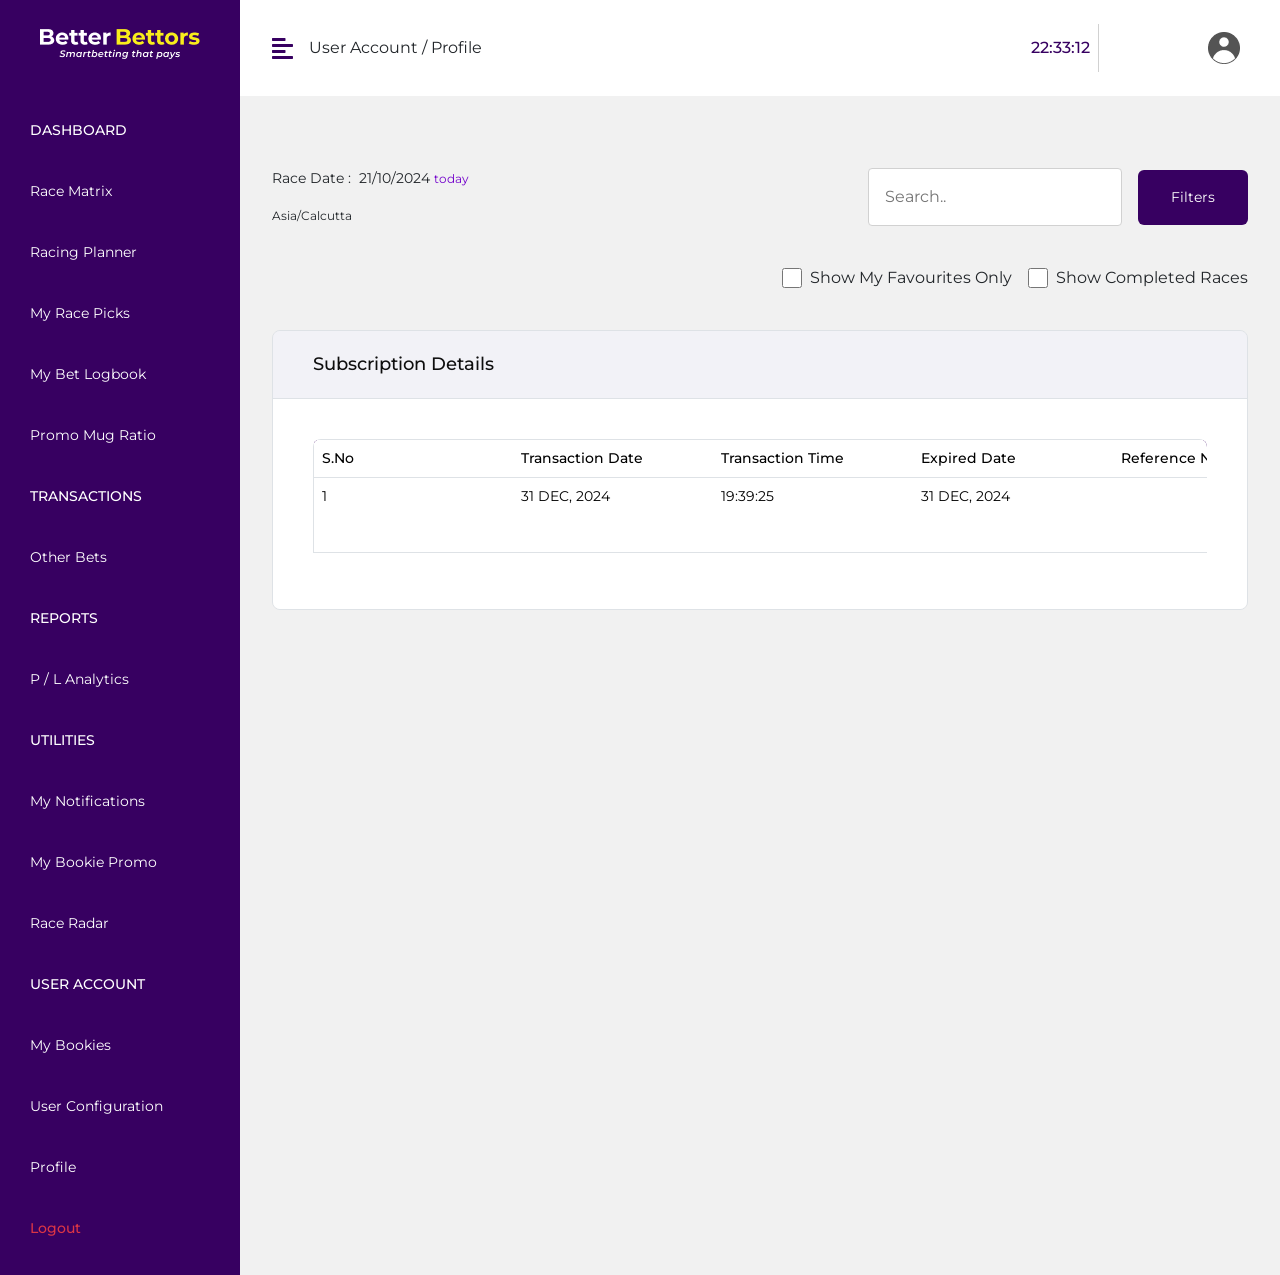
==== commit 6a0c88f0: ""profile table border fix"" ====
--- a/index.html
+++ b/index.html
@@ -152,31 +152,32 @@
                             <div class=" d-flex justify-content-between align-items-center ">
                             </div>
                             <div class="py-40 ">
-                                <div style="overflow-x: auto;">
-                                    <table class="table border">
-                                        <thead class="bg-siderbar text-white border font-14 fw-medium">
-                                            <tr>
-                                                <th>S.No</th>
-                                                <th>Transaction Date</th>
-                                                <th>Transaction Time</th>
-                                                <th>Expired Date</th>
-                                                <th>Reference No</th>
-                                            </tr>
-                                        </thead>
-                                        <tbody class="font-14 fw-medium text-secondary">
-                                            <tr>
-                                                <td>1</td>
-                                                <td>31 DEC, 2024</td>
-                                                <td>19:39:25</td>
-                                                <td>31 DEC, 2024</td>
-                                                <td></td>
-                                            </tr>
-                                        </tbody>
-                                    </table>
+                                <div class="overflow-x-auto border-radius-8">
+                                    <div style="overflow-x: auto;">
+                                        <table class="table border logbook-table">
+                                            <thead class="bg-siderbar text-white border font-14 fw-medium">
+                                                <tr>
+                                                    <th>S.No</th>
+                                                    <th>Transaction Date</th>
+                                                    <th>Transaction Time</th>
+                                                    <th>Expired Date</th>
+                                                    <th>Reference No</th>
+                                                </tr>
+                                            </thead>
+                                            <tbody class="font-14 fw-medium text-secondary">
+                                                <tr>
+                                                    <td>1</td>
+                                                    <td>31 DEC, 2024</td>
+                                                    <td>19:39:25</td>
+                                                    <td>31 DEC, 2024</td>
+                                                    <td></td>
+                                                </tr>
+                                            </tbody>
+                                        </table>
+                                    </div>
                                 </div>
                             </div>
                         </div>
-                    </div>
                 </section>
             </div>
             <div class="modal fade" id="changePasswordModal" tabindex="-1" aria-labelledby="changePasswordLabel"
@@ -283,7 +284,7 @@
 
                     </section>
                 </div>
-               
+
             </div>
             <div class="modal fade" id="LogoutModal" tabindex="-1" aria-labelledby="LogoutLabel" aria-hidden="true">
                 <div class="modal-dialog modal-dialog-centered">
@@ -291,9 +292,9 @@
                         class="modal-content px-40  py-40 gap-40 border-radius-8 changePasswordContent position-relative">
                         <button type="button" class="btn-close float-end position-absolute top-0 end-0 m-2"
                             data-bs-dismiss="modal" aria-label="Close"></button>
-                        
+
                         <div class="modal-body gap-16 d-flex flex-column p-0 justify-content-center align-items-center">
-                           
+
                             <img src="./asssest/image/logout.svg" alt="logout" class="d-block d-md-none" />
 
                             <h3 class="modal-title font-22 font-30 text-bold text-semibold" id="LogoutLabel ">
--- a/styles.css
+++ b/styles.css
@@ -441,6 +441,15 @@
 .list-group-item-action:focus {
   color: white;
 }
+table thead th {
+  min-height: 61px !important;
+  font-weight: 500 !important;
+}
+
+table tbody td {
+  min-height: 51px !important;
+  font-weight: 400 !important;
+}
 
 .list-group-item-action:hover {
   background-color: #47146D;
@@ -502,7 +511,7 @@
 
 .horse-no input[type="radio"] {
   accent-color: var(--radio-color1);
-  /* Example: Red */
+
 }
 
 .Promo-bookie input[type="radio"] {
@@ -657,7 +666,12 @@
     font-size: 14px;
   }
 }
-
+.form-grid .form-select {
+  padding: .375rem 2.25rem .375rem .75rem;
+}
+input:checked + .slider {
+  background-color: var(--main-text-color) !important;
+}
 @media (max-width: 1024px) {
   .form-grid {
     grid-template-columns: repeat(1, 1fr);
@@ -675,6 +689,9 @@
 
   .h-30 {
     max-height: 80px;
+  }
+  .form-grid .form-select {
+    padding: 0.85rem 0.76rem;
   }
  
 }
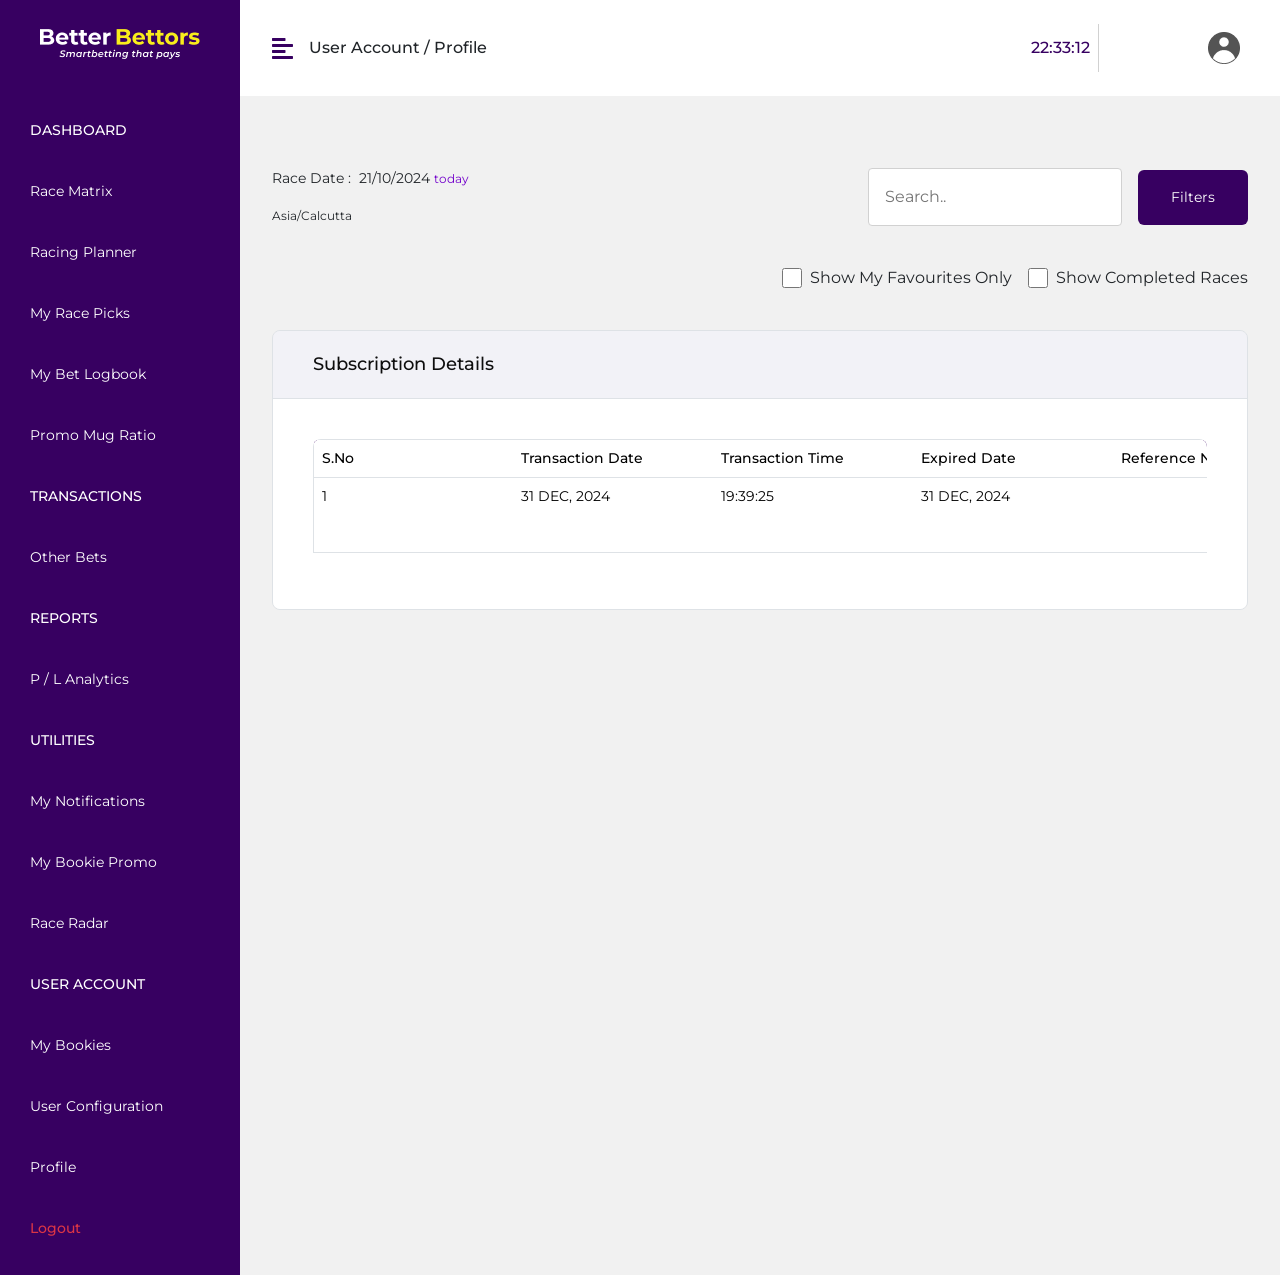
==== commit c88afc02: ""carousal scroolbar hide "" ====
--- a/index.html
+++ b/index.html
@@ -88,7 +88,7 @@
                 class="navbar-bg-color navbar navbar-expand-lg navbar-light justify-content-between bg-transparent py-24 px-32">
                 <div class="d-flex align-items-center">
                     <i class="fas fa-align-left primary-text fs-4 me-3 " id="menu-toggle"></i>
-                    <span class="d-none d-md-block">User Account / Profile</span>
+                    <span class="d-none d-md-block fw-medium">User Account / Profile</span>
                 </div>
 
                 <span class="d-flex flex-row  justify-content-center align-items-center gap-2 ">
